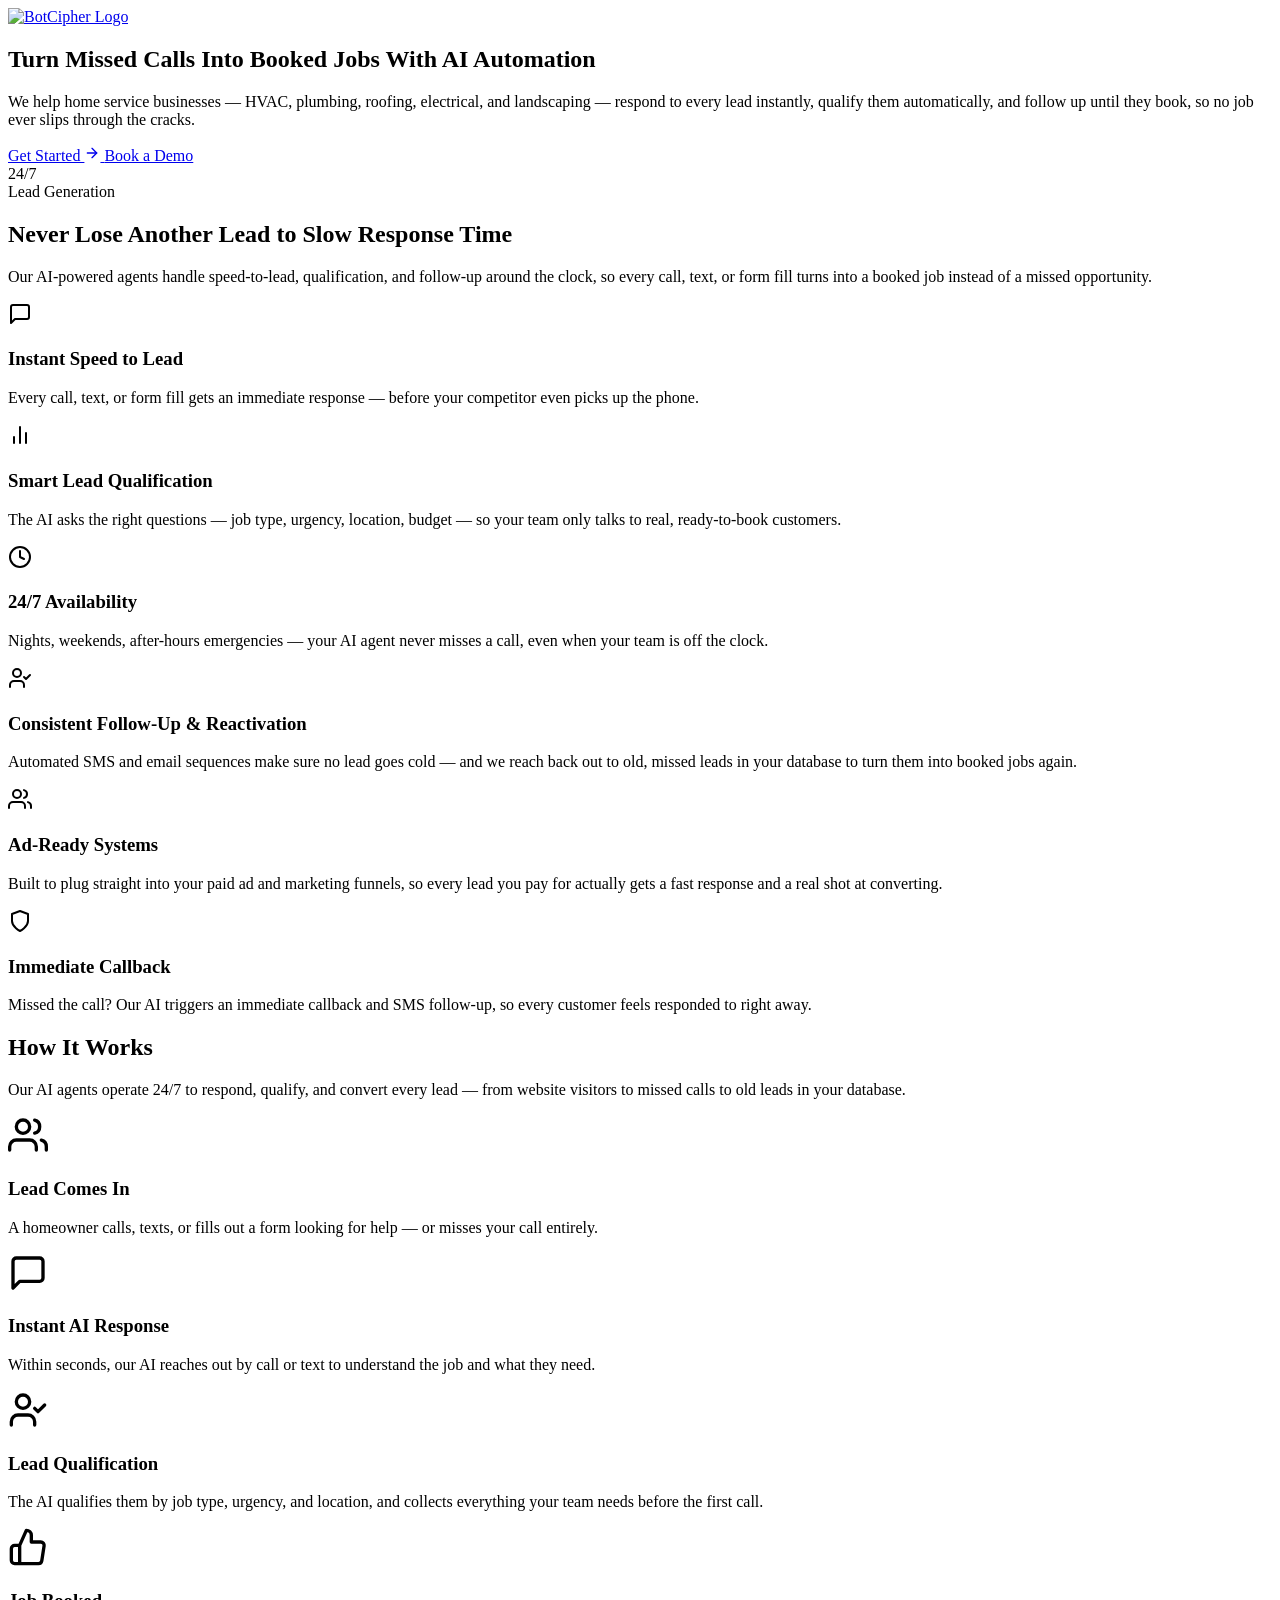
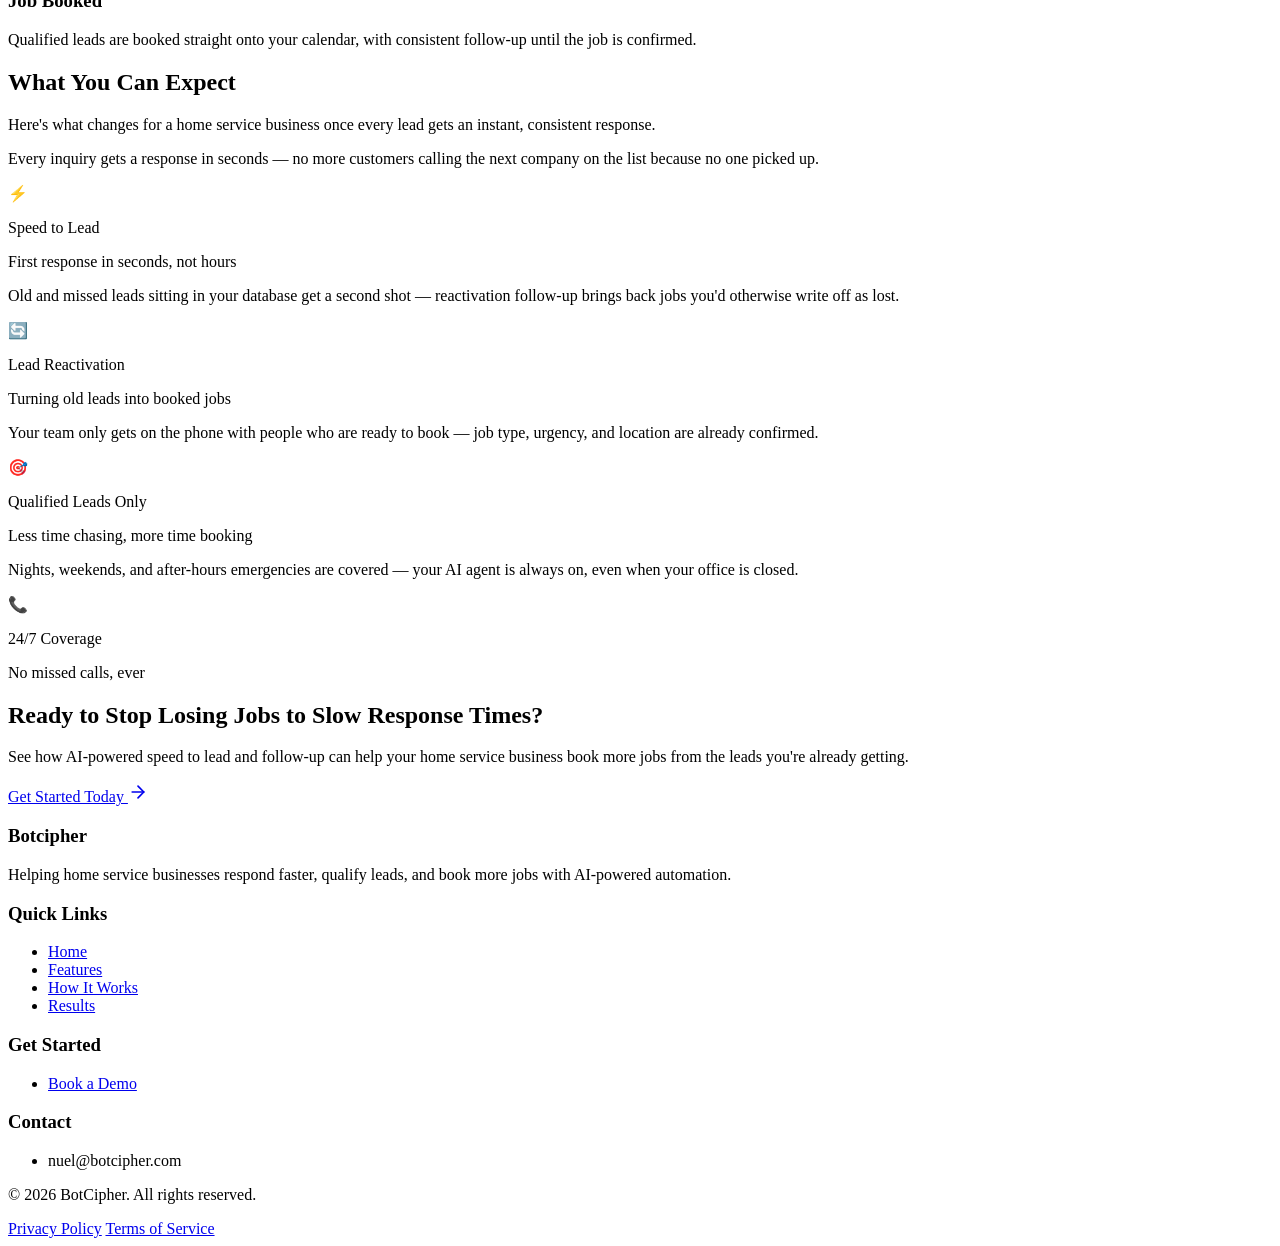
==== index.html @ 44eff979 "Create index.html" ====
<!DOCTYPE html>
<html lang="en">
	<head>
		<meta charset="UTF-8" />
		<meta name="viewport" content="width=device-width, initial-scale=1.0" />
		<title>BotCipher - AI Lead Response for Home Service Businesses</title>
		<meta
			name="description"
			content="Never miss another lead. AI agents that instantly respond, qualify, and follow up with every customer for your home service business."
		/>
		<link rel="stylesheet" href="styles.css" />
		<link rel="preconnect" href="https://fonts.googleapis.com" />
		<link rel="preconnect" href="https://fonts.gstatic.com" crossorigin />
		<link
			href="https://fonts.googleapis.com/css2?family=Outfit:wght@400;500;600;700&display=swap"
			rel="stylesheet"
		/>
		<link rel="icon" href="images/favicon.ico" type="image/x-icon" />
	</head>
	<body>
		<!-- Header -->
		<header class="header">
			<div class="container">
				<a href="index.html" class="logo">
					<img
						class="im"
						src="2025042910495769.png"
						alt="BotCipher Logo"
						width="180"
						height="40"
					/>
				</a>
			</div>
		</header>

		<!-- Hero Section -->
		<section class="hero">
			<div class="container">
				<div class="hero-content">
					<div class="hero-text">
						<h1>Turn Missed Calls Into Booked Jobs With AI Automation</h1>
						<p>
							We help home service businesses — HVAC, plumbing, roofing,
							electrical, and landscaping — respond to every lead instantly,
							qualify them automatically, and follow up until they book, so no
							job ever slips through the cracks.
						</p>
						<div class="button-group">
							<a href="demo.html" class="button button-primary">
								Get Started
								<svg
									xmlns="http://www.w3.org/2000/svg"
									width="16"
									height="16"
									viewBox="0 0 24 24"
									fill="none"
									stroke="currentColor"
									stroke-width="2"
									stroke-linecap="round"
									stroke-linejoin="round"
									class="icon"
								>
									<path d="M5 12h14"></path>
									<path d="m12 5 7 7-7 7"></path>
								</svg>
							</a>
							<a href="demo.html" class="button button-secondary"
								>Book a Demo</a
							>
						</div>
					</div>
					<div class="hero-image">
						<div class="device-mockup">
							<div class="chatbot-ui">
								<div class="chatbot-avatar"></div>
								<div class="chatbot-message"></div>
								<div class="chatbot-message"></div>
								<div class="chatbot-message"></div>
								<div class="chatbot-input"></div>
							</div>
						</div>
						<div class="badge">
							<div class="badge-text">24/7</div>
							<div class="badge-subtext">Lead Generation</div>
						</div>
					</div>
				</div>
			</div>
		</section>

		<!-- Features Section - Part 1 -->
		<section class="features bg-light" id="features">
			<div class="container">
				<h2 class="section-title">Never Lose Another Lead to Slow Response Time</h2>
				<p class="section-subtitle">
					Our AI-powered agents handle speed-to-lead, qualification, and
					follow-up around the clock, so every call, text, or form fill turns
					into a booked job instead of a missed opportunity.
				</p>

				<div class="features-grid">
					<!-- Feature 1 -->
					<div class="feature-card">
						<div class="feature-icon">
							<svg
								xmlns="http://www.w3.org/2000/svg"
								width="24"
								height="24"
								viewBox="0 0 24 24"
								fill="none"
								stroke="currentColor"
								stroke-width="2"
								stroke-linecap="round"
								stroke-linejoin="round"
							>
								<path
									d="M21 15a2 2 0 0 1-2 2H7l-4 4V5a2 2 0 0 1 2-2h14a2 2 0 0 1 2 2z"
								></path>
							</svg>
						</div>
						<h3>Instant Speed to Lead</h3>
						<p>
							Every call, text, or form fill gets an immediate response —
							before your competitor even picks up the phone.
						</p>
					</div>

					<!-- Feature 2 -->
					<div class="feature-card">
						<div class="feature-icon">
							<svg
								xmlns="http://www.w3.org/2000/svg"
								width="24"
								height="24"
								viewBox="0 0 24 24"
								fill="none"
								stroke="currentColor"
								stroke-width="2"
								stroke-linecap="round"
								stroke-linejoin="round"
							>
								<path d="M18 20V10"></path>
								<path d="M12 20V4"></path>
								<path d="M6 20v-6"></path>
							</svg>
						</div>
						<h3>Smart Lead Qualification</h3>
						<p>
							The AI asks the right questions — job type, urgency, location,
							budget — so your team only talks to real, ready-to-book
							customers.
						</p>
					</div>

					<!-- Feature 3 -->
					<div class="feature-card">
						<div class="feature-icon">
							<svg
								xmlns="http://www.w3.org/2000/svg"
								width="24"
								height="24"
								viewBox="0 0 24 24"
								fill="none"
								stroke="currentColor"
								stroke-width="2"
								stroke-linecap="round"
								stroke-linejoin="round"
							>
								<circle cx="12" cy="12" r="10"></circle>
								<polyline points="12 6 12 12 16 14"></polyline>
							</svg>
						</div>
						<h3>24/7 Availability</h3>
						<p>
							Nights, weekends, after-hours emergencies — your AI agent never
							misses a call, even when your team is off the clock.
						</p>
					</div>
				</div>
			</div>
		</section>

		<!-- Features Section - Part 2 -->
		<section class="features">
			<div class="container">
				<div class="features-grid">
					<!-- Feature 1 -->
					<div class="feature-card light">
						<div class="feature-icon">
							<svg
								xmlns="http://www.w3.org/2000/svg"
								width="24"
								height="24"
								viewBox="0 0 24 24"
								fill="none"
								stroke="currentColor"
								stroke-width="2"
								stroke-linecap="round"
								stroke-linejoin="round"
							>
								<path d="M16 21v-2a4 4 0 0 0-4-4H6a4 4 0 0 0-4 4v2"></path>
								<circle cx="9" cy="7" r="4"></circle>
								<polyline points="16 11 18 13 22 9"></polyline>
							</svg>
						</div>
						<h3>Consistent Follow-Up & Reactivation</h3>
						<p>
							Automated SMS and email sequences make sure no lead goes cold —
							and we reach back out to old, missed leads in your database to
							turn them into booked jobs again.
						</p>
					</div>

					<!-- Feature 2 -->
					<div class="feature-card light">
						<div class="feature-icon">
							<svg
								xmlns="http://www.w3.org/2000/svg"
								width="24"
								height="24"
								viewBox="0 0 24 24"
								fill="none"
								stroke="currentColor"
								stroke-width="2"
								stroke-linecap="round"
								stroke-linejoin="round"
							>
								<path d="M17 21v-2a4 4 0 0 0-4-4H5a4 4 0 0 0-4 4v2"></path>
								<circle cx="9" cy="7" r="4"></circle>
								<path d="M23 21v-2a4 4 0 0 0-3-3.87"></path>
								<path d="M16 3.13a4 4 0 0 1 0 7.75"></path>
							</svg>
						</div>
						<h3>Ad-Ready Systems</h3>
						<p>
							Built to plug straight into your paid ad and marketing funnels,
							so every lead you pay for actually gets a fast response and a
							real shot at converting.
						</p>
					</div>

					<!-- Feature 3 -->
					<div class="feature-card light">
						<div class="feature-icon">
							<svg
								xmlns="http://www.w3.org/2000/svg"
								width="24"
								height="24"
								viewBox="0 0 24 24"
								fill="none"
								stroke="currentColor"
								stroke-width="2"
								stroke-linecap="round"
								stroke-linejoin="round"
							>
								<path d="M12 22s8-4 8-10V5l-8-3-8 3v7c0 6 8 10 8 10z"></path>
							</svg>
						</div>
						<h3>Immediate Callback</h3>
						<p>
							Missed the call? Our AI triggers an immediate callback and SMS
							follow-up, so every customer feels responded to right away.
						</p>
					</div>
				</div>
			</div>
		</section>

		<!-- How It Works Section -->
		<section class="how-it-works bg-light" id="how-it-works">
			<div class="container">
				<h2 class="section-title">How It Works</h2>
				<p class="section-subtitle">
					Our AI agents operate 24/7 to respond, qualify, and convert every
					lead — from website visitors to missed calls to old leads in your
					database.
				</p>

				<div class="steps">
					<!-- Step 1 -->
					<div class="step">
						<div class="step-icon light">
							<svg
								xmlns="http://www.w3.org/2000/svg"
								width="40"
								height="40"
								viewBox="0 0 24 24"
								fill="none"
								stroke="currentColor"
								stroke-width="2"
								stroke-linecap="round"
								stroke-linejoin="round"
							>
								<path d="M17 21v-2a4 4 0 0 0-4-4H5a4 4 0 0 0-4 4v2"></path>
								<circle cx="9" cy="7" r="4"></circle>
								<path d="M23 21v-2a4 4 0 0 0-3-3.87"></path>
								<path d="M16 3.13a4 4 0 0 1 0 7.75"></path>
							</svg>
						</div>
						<h3>Lead Comes In</h3>
						<p>
							A homeowner calls, texts, or fills out a form looking for help —
							or misses your call entirely.
						</p>
					</div>

					<!-- Step 2 -->
					<div class="step">
						<div class="step-icon dark">
							<svg
								xmlns="http://www.w3.org/2000/svg"
								width="40"
								height="40"
								viewBox="0 0 24 24"
								fill="none"
								stroke="currentColor"
								stroke-width="2"
								stroke-linecap="round"
								stroke-linejoin="round"
							>
								<path
									d="M21 15a2 2 0 0 1-2 2H7l-4 4V5a2 2 0 0 1 2-2h14a2 2 0 0 1 2 2z"
								></path>
							</svg>
						</div>
						<h3>Instant AI Response</h3>
						<p>
							Within seconds, our AI reaches out by call or text to understand
							the job and what they need.
						</p>
					</div>

					<!-- Step 3 -->
					<div class="step">
						<div class="step-icon light">
							<svg
								xmlns="http://www.w3.org/2000/svg"
								width="40"
								height="40"
								viewBox="0 0 24 24"
								fill="none"
								stroke="currentColor"
								stroke-width="2"
								stroke-linecap="round"
								stroke-linejoin="round"
							>
								<path d="M16 21v-2a4 4 0 0 0-4-4H6a4 4 0 0 0-4 4v2"></path>
								<circle cx="9" cy="7" r="4"></circle>
								<polyline points="16 11 18 13 22 9"></polyline>
							</svg>
						</div>
						<h3>Lead Qualification</h3>
						<p>
							The AI qualifies them by job type, urgency, and location, and
							collects everything your team needs before the first call.
						</p>
					</div>

					<!-- Step 4 -->
					<div class="step">
						<div class="step-icon dark">
							<svg
								xmlns="http://www.w3.org/2000/svg"
								width="40"
								height="40"
								viewBox="0 0 24 24"
								fill="none"
								stroke="currentColor"
								stroke-width="2"
								stroke-linecap="round"
								stroke-linejoin="round"
							>
								<path
									d="M14 9V5a3 3 0 0 0-3-3l-4 9v11h11.28a2 2 0 0 0 2-1.7l1.38-9a2 2 0 0 0-2-2.3zM7 22H4a2 2 0 0 1-2-2v-7a2 2 0 0 1 2-2h3"
								></path>
							</svg>
						</div>
						<h3>Job Booked</h3>
						<p>
							Qualified leads are booked straight onto your calendar, with
							consistent follow-up until the job is confirmed.
						</p>
					</div>
				</div>
			</div>
		</section>

		<!-- Testimonials Section -->
		<section class="testimonials" id="results">
			<div class="container">
				<h2 class="section-title">What You Can Expect</h2>
				<p class="section-subtitle">
					Here's what changes for a home service business once every lead gets
					an instant, consistent response.
				</p>

				<div class="testimonials-grid">
					<!-- Benefit 1 -->
					<div class="testimonial-card">
						<p class="testimonial-text">
							Every inquiry gets a response in seconds — no more customers
							calling the next company on the list because no one picked up.
						</p>
						<div class="testimonial-author">
							<div class="author-avatar">⚡</div>
							<div class="author-info">
								<p class="author-name">Speed to Lead</p>
								<p class="author-title">First response in seconds, not hours</p>
							</div>
						</div>
					</div>

					<!-- Benefit 2 -->
					<div class="testimonial-card">
						<p class="testimonial-text">
							Old and missed leads sitting in your database get a second shot
							— reactivation follow-up brings back jobs you'd otherwise write
							off as lost.
						</p>
						<div class="testimonial-author">
							<div class="author-avatar">🔄</div>
							<div class="author-info">
								<p class="author-name">Lead Reactivation</p>
								<p class="author-title">Turning old leads into booked jobs</p>
							</div>
						</div>
					</div>

					<!-- Benefit 3 -->
					<div class="testimonial-card">
						<p class="testimonial-text">
							Your team only gets on the phone with people who are ready to
							book — job type, urgency, and location are already confirmed.
						</p>
						<div class="testimonial-author">
							<div class="author-avatar">🎯</div>
							<div class="author-info">
								<p class="author-name">Qualified Leads Only</p>
								<p class="author-title">Less time chasing, more time booking</p>
							</div>
						</div>
					</div>

					<!-- Benefit 4 -->
					<div class="testimonial-card">
						<p class="testimonial-text">
							Nights, weekends, and after-hours emergencies are covered — your
							AI agent is always on, even when your office is closed.
						</p>
						<div class="testimonial-author">
							<div class="author-avatar">📞</div>
							<div class="author-info">
								<p class="author-name">24/7 Coverage</p>
								<p class="author-title">No missed calls, ever</p>
							</div>
						</div>
					</div>
				</div>
			</div>
		</section>

		<!-- CTA Section -->
		<section class="cta">
			<div class="container">
				<h2>Ready to Stop Losing Jobs to Slow Response Times?</h2>
				<p>
					See how AI-powered speed to lead and follow-up can help your home
					service business book more jobs from the leads you're already
					getting.
				</p>
				<a href="demo.html" class="button button-white">
					Get Started Today
					<svg
						xmlns="http://www.w3.org/2000/svg"
						width="20"
						height="20"
						viewBox="0 0 24 24"
						fill="none"
						stroke="currentColor"
						stroke-width="2"
						stroke-linecap="round"
						stroke-linejoin="round"
						class="icon"
					>
						<path d="M5 12h14"></path>
						<path d="m12 5 7 7-7 7"></path>
					</svg>
				</a>
			</div>
		</section>

		<!-- Footer -->
		<footer class="footer">
			<div class="container">
				<div class="footer-grid">
					<!-- Column 1 - Logo and info -->
					<div class="footer-column">
						<div class="footer-logo">
							<h3>Botcipher</h3>
							<!-- <img
								src="gh.jpg"
								alt="BotCipher Logo"
								class="inverted"
							/> -->
						</div>
						<p>
							Helping home service businesses respond faster, qualify leads,
							and book more jobs with AI-powered automation.
						</p>
					</div>

					<!-- Column 2 - Quick Links -->
					<div class="footer-column">
						<h3>Quick Links</h3>
						<ul>
							<li><a href="index.html">Home</a></li>
							<li><a href="#features">Features</a></li>
							<li><a href="#how-it-works">How It Works</a></li>
							<li><a href="#results">Results</a></li>
						</ul>
					</div>

					<!-- Column 3 - Get Started -->
					<div class="footer-column">
						<h3>Get Started</h3>
						<ul>
							<!-- <li><a href="#sign-up">Sign Up</a></li> -->
							<li><a href="demo.html">Book a Demo</a></li>
						</ul>
					</div>

					<!-- Column 4 - Contact -->
					<div class="footer-column">
						<h3>Contact</h3>
						<ul>
							<li>nuel@botcipher.com</li>
						</ul>
					</div>
				</div>

				<div class="footer-bottom">
					<p>© 2026 BotCipher. All rights reserved.</p>
					<div class="footer-links">
						<a href="#privacy">Privacy Policy</a>
						<a href="#terms">Terms of Service</a>
					</div>
				</div>
			</div>
		</footer>

		<script src="script.js"></script>
	</body>
</html>
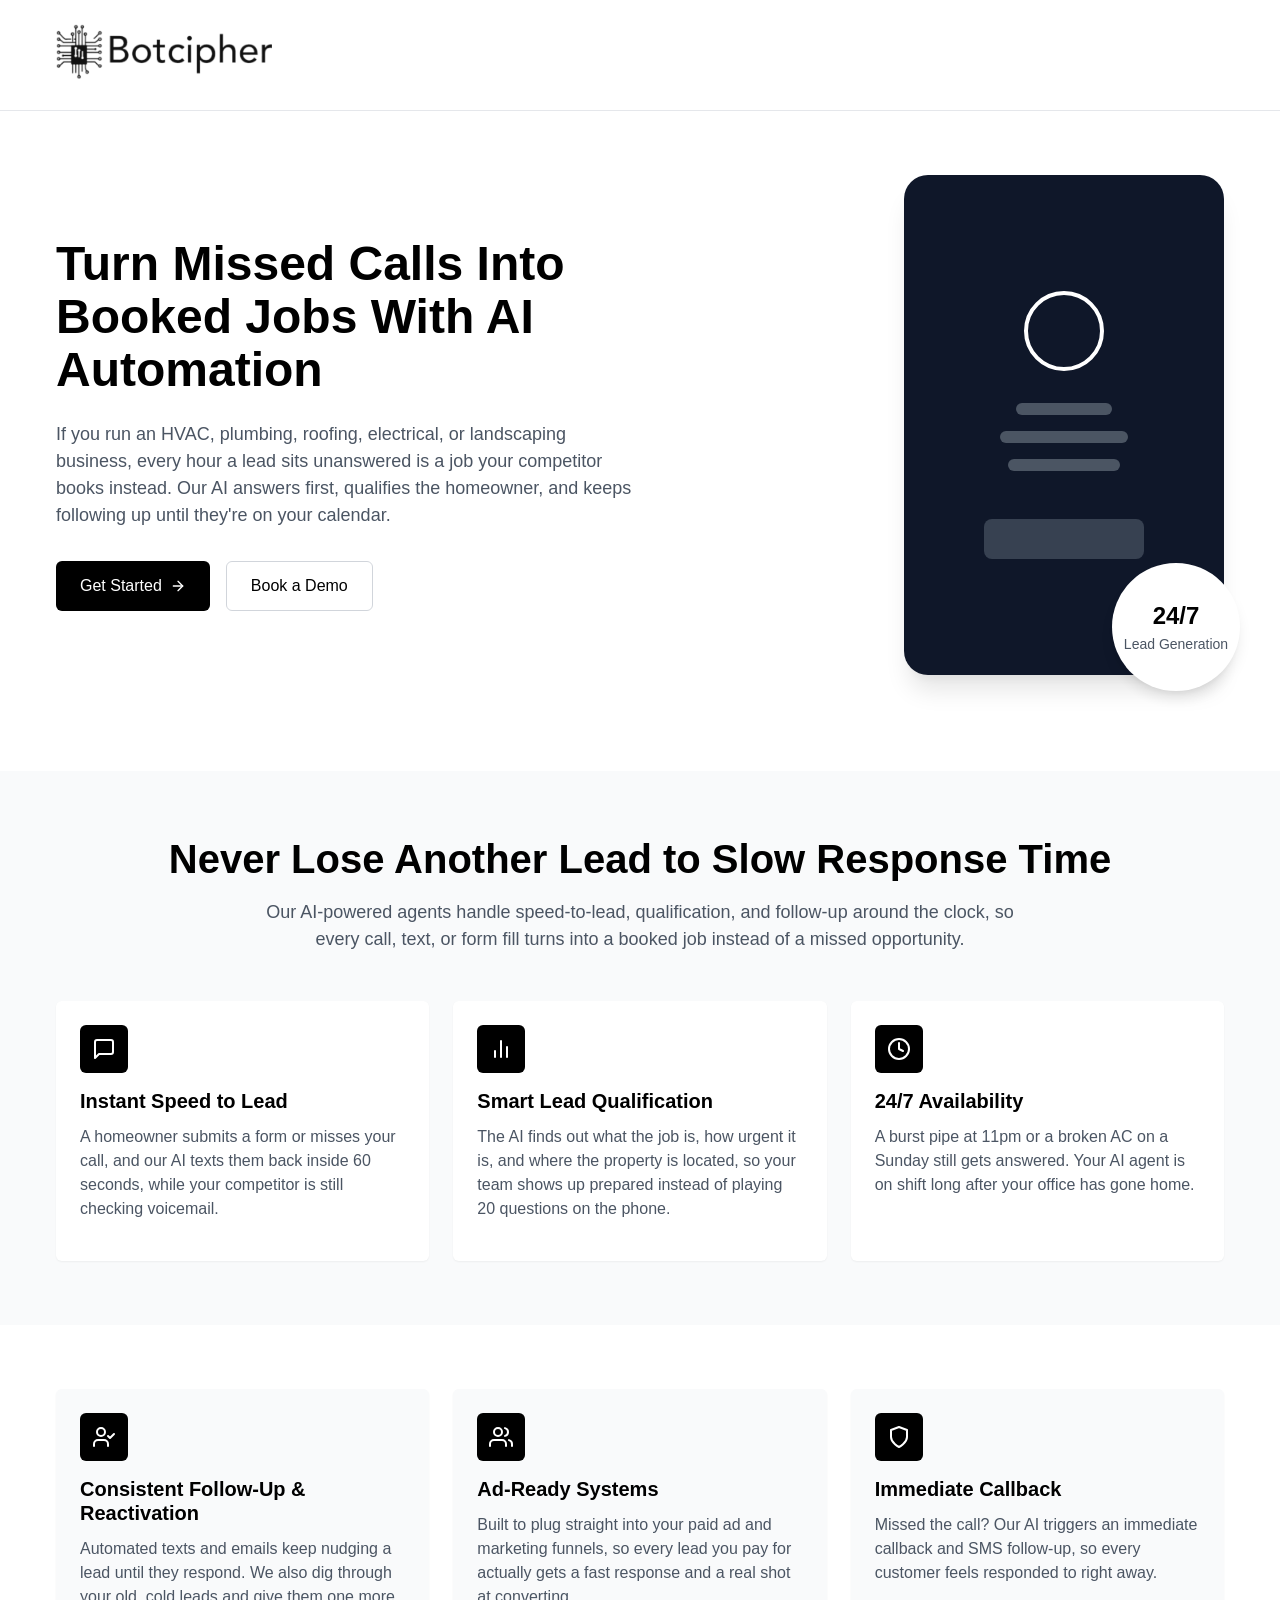
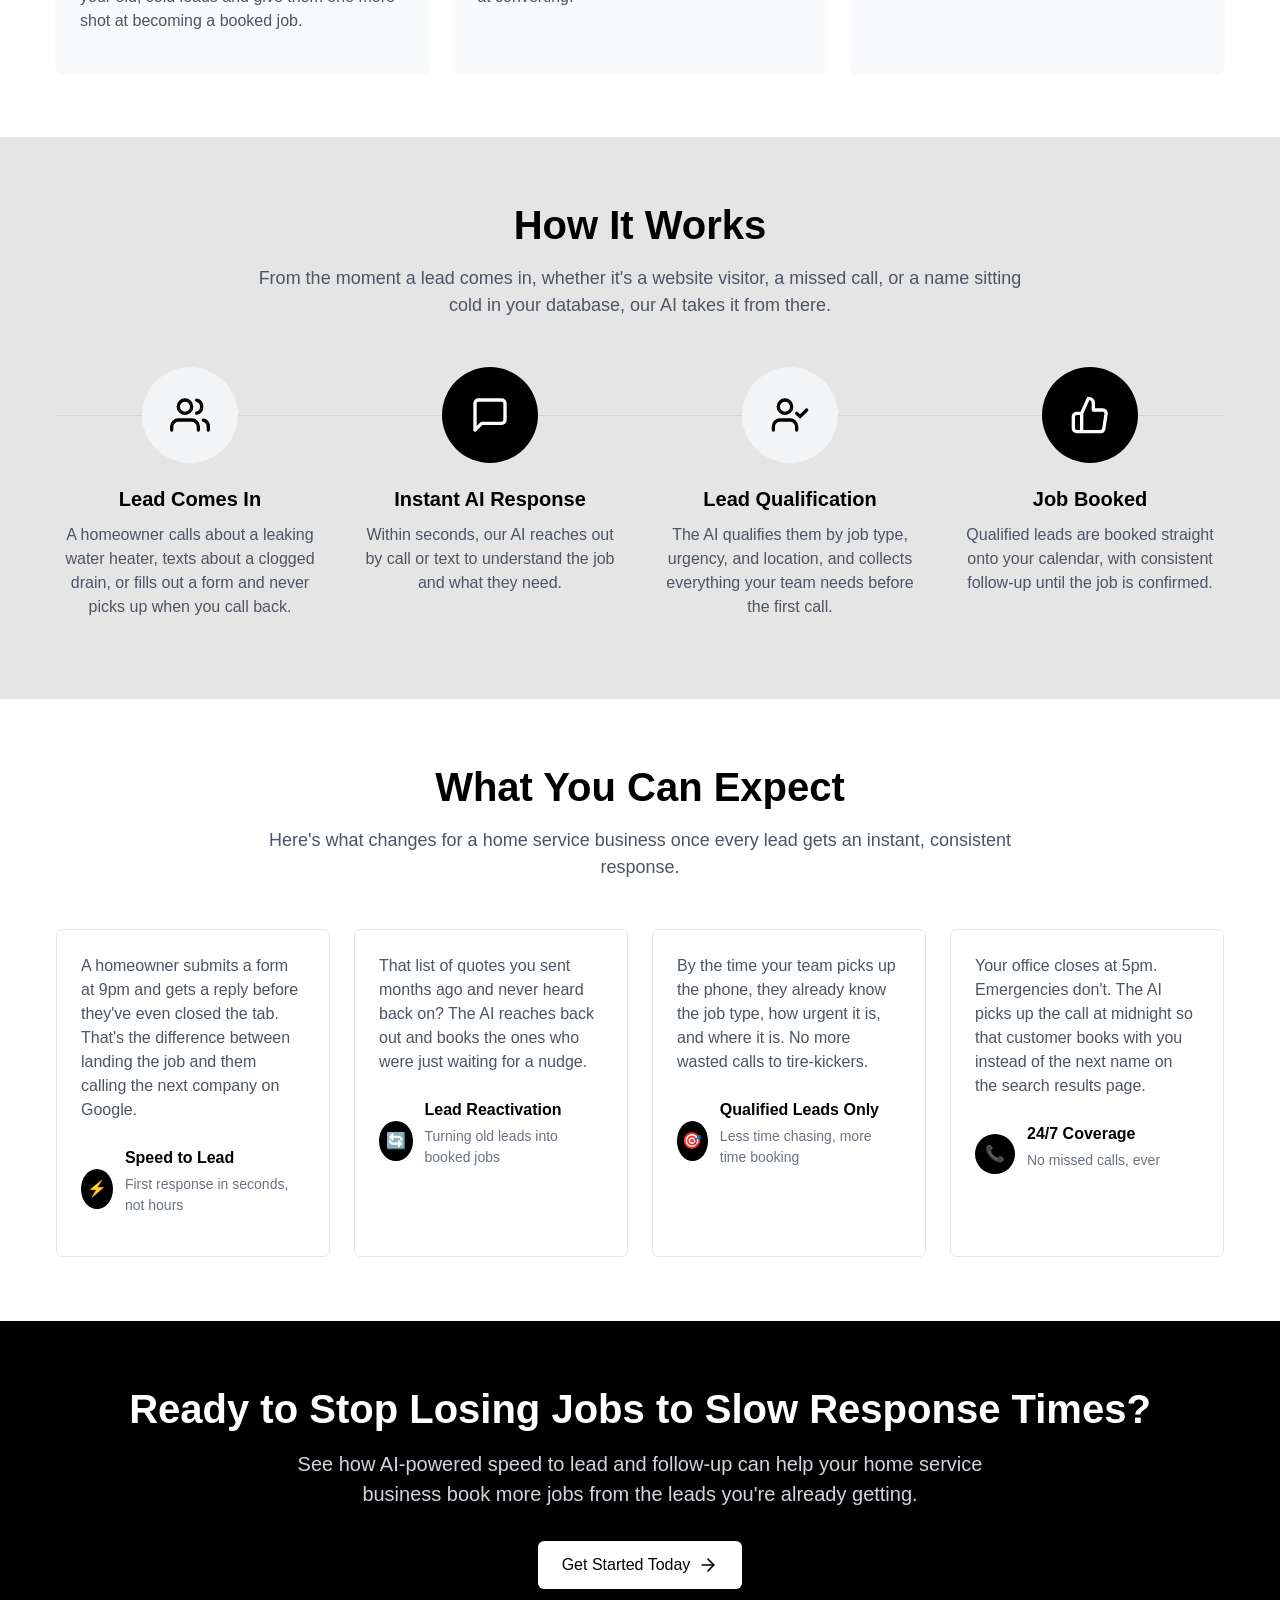
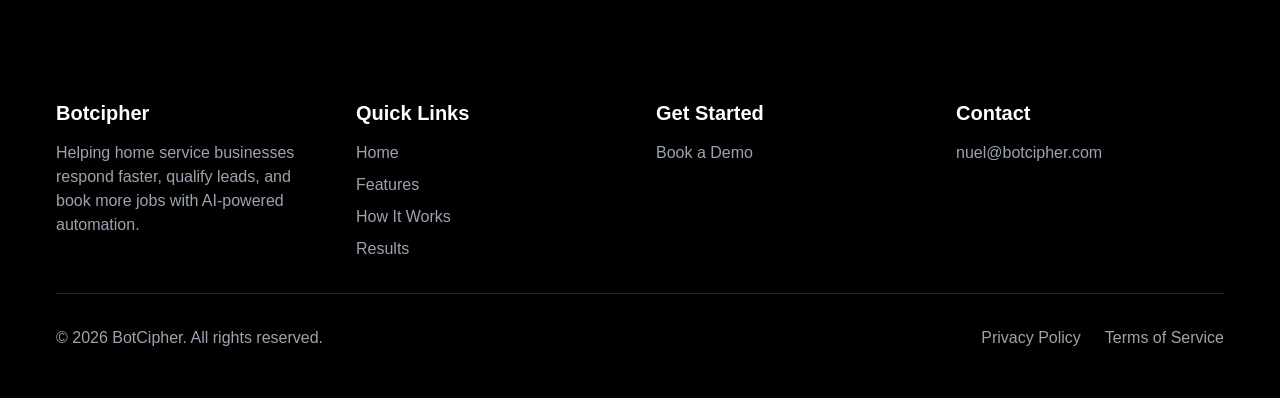
==== commit 26c4f9d8: "Update index.html" ====
--- a/index.html
+++ b/index.html
@@ -40,10 +40,11 @@
 					<div class="hero-text">
 						<h1>Turn Missed Calls Into Booked Jobs With AI Automation</h1>
 						<p>
-							We help home service businesses — HVAC, plumbing, roofing,
-							electrical, and landscaping — respond to every lead instantly,
-							qualify them automatically, and follow up until they book, so no
-							job ever slips through the cracks.
+							If you run an HVAC, plumbing, roofing, electrical, or
+							landscaping business, every hour a lead sits unanswered is a
+							job your competitor books instead. Our AI answers first,
+							qualifies the homeowner, and keeps following up until they're
+							on your calendar.
 						</p>
 						<div class="button-group">
 							<a href="demo.html" class="button button-primary">
@@ -120,8 +121,9 @@
 						</div>
 						<h3>Instant Speed to Lead</h3>
 						<p>
-							Every call, text, or form fill gets an immediate response —
-							before your competitor even picks up the phone.
+							A homeowner submits a form or misses your call, and our AI
+							texts them back inside 60 seconds, while your competitor is
+							still checking voicemail.
 						</p>
 					</div>
 
@@ -146,9 +148,9 @@
 						</div>
 						<h3>Smart Lead Qualification</h3>
 						<p>
-							The AI asks the right questions — job type, urgency, location,
-							budget — so your team only talks to real, ready-to-book
-							customers.
+							The AI finds out what the job is, how urgent it is, and where
+							the property is located, so your team shows up prepared instead
+							of playing 20 questions on the phone.
 						</p>
 					</div>
 
@@ -172,8 +174,9 @@
 						</div>
 						<h3>24/7 Availability</h3>
 						<p>
-							Nights, weekends, after-hours emergencies — your AI agent never
-							misses a call, even when your team is off the clock.
+							A burst pipe at 11pm or a broken AC on a Sunday still gets
+							answered. Your AI agent is on shift long after your office has
+							gone home.
 						</p>
 					</div>
 				</div>
@@ -205,9 +208,9 @@
 						</div>
 						<h3>Consistent Follow-Up & Reactivation</h3>
 						<p>
-							Automated SMS and email sequences make sure no lead goes cold —
-							and we reach back out to old, missed leads in your database to
-							turn them into booked jobs again.
+							Automated texts and emails keep nudging a lead until they
+							respond. We also dig through your old, cold leads and give them
+							one more shot at becoming a booked job.
 						</p>
 					</div>
 
@@ -271,9 +274,9 @@
 			<div class="container">
 				<h2 class="section-title">How It Works</h2>
 				<p class="section-subtitle">
-					Our AI agents operate 24/7 to respond, qualify, and convert every
-					lead — from website visitors to missed calls to old leads in your
-					database.
+					From the moment a lead comes in, whether it's a website visitor, a
+					missed call, or a name sitting cold in your database, our AI takes
+					it from there.
 				</p>
 
 				<div class="steps">
@@ -299,8 +302,9 @@
 						</div>
 						<h3>Lead Comes In</h3>
 						<p>
-							A homeowner calls, texts, or fills out a form looking for help —
-							or misses your call entirely.
+							A homeowner calls about a leaking water heater, texts about a
+							clogged drain, or fills out a form and never picks up when you
+							call back.
 						</p>
 					</div>
 
@@ -398,8 +402,9 @@
 					<!-- Benefit 1 -->
 					<div class="testimonial-card">
 						<p class="testimonial-text">
-							Every inquiry gets a response in seconds — no more customers
-							calling the next company on the list because no one picked up.
+							A homeowner submits a form at 9pm and gets a reply before
+							they've even closed the tab. That's the difference between
+							landing the job and them calling the next company on Google.
 						</p>
 						<div class="testimonial-author">
 							<div class="author-avatar">⚡</div>
@@ -413,9 +418,9 @@
 					<!-- Benefit 2 -->
 					<div class="testimonial-card">
 						<p class="testimonial-text">
-							Old and missed leads sitting in your database get a second shot
-							— reactivation follow-up brings back jobs you'd otherwise write
-							off as lost.
+							That list of quotes you sent months ago and never heard back
+							on? The AI reaches back out and books the ones who were just
+							waiting for a nudge.
 						</p>
 						<div class="testimonial-author">
 							<div class="author-avatar">🔄</div>
@@ -429,8 +434,9 @@
 					<!-- Benefit 3 -->
 					<div class="testimonial-card">
 						<p class="testimonial-text">
-							Your team only gets on the phone with people who are ready to
-							book — job type, urgency, and location are already confirmed.
+							By the time your team picks up the phone, they already know the
+							job type, how urgent it is, and where it is. No more wasted
+							calls to tire-kickers.
 						</p>
 						<div class="testimonial-author">
 							<div class="author-avatar">🎯</div>
@@ -444,8 +450,9 @@
 					<!-- Benefit 4 -->
 					<div class="testimonial-card">
 						<p class="testimonial-text">
-							Nights, weekends, and after-hours emergencies are covered — your
-							AI agent is always on, even when your office is closed.
+							Your office closes at 5pm. Emergencies don't. The AI picks up
+							the call at midnight so that customer books with you instead
+							of the next name on the search results page.
 						</p>
 						<div class="testimonial-author">
 							<div class="author-avatar">📞</div>
--- a/styles.css
+++ b/styles.css
@@ -0,0 +1,719 @@
+/* Base Styles */
+:root {
+	--color-black: #000000;
+	--color-white: #ffffff;
+	--color-gray-50: #f9fafb;
+	--color-gray-100: #f3f4f6;
+	--color-gray-200: #e5e7eb;
+	--color-gray-300: #d1d5db;
+	--color-gray-400: #9ca3af;
+	--color-gray-500: #6b7280;
+	--color-gray-600: #4b5563;
+	--color-gray-700: #374151;
+	--color-gray-800: #1f2937;
+	--color-gray-900: #111827;
+	--color-red-500: #ef4444;
+	--border-radius: 0.375rem;
+	--shadow-sm: 0 1px 2px 0 rgba(0, 0, 0, 0.05);
+	--shadow: 0 1px 3px 0 rgba(0, 0, 0, 0.1), 0 1px 2px 0 rgba(0, 0, 0, 0.06);
+	--shadow-md: 0 4px 6px -1px rgba(0, 0, 0, 0.1),
+		0 2px 4px -1px rgba(0, 0, 0, 0.06);
+	--shadow-lg: 0 10px 15px -3px rgba(0, 0, 0, 0.1),
+		0 4px 6px -2px rgba(0, 0, 0, 0.05);
+	--shadow-xl: 0 20px 25px -5px rgba(0, 0, 0, 0.1),
+		0 10px 10px -5px rgba(0, 0, 0, 0.04);
+}
+
+* {
+	margin: 0;
+	padding: 0;
+	box-sizing: border-box;
+}
+
+body {
+	font-family: "Outfit", sans-serif;
+	color: black;
+	line-height: 1.5;
+	background-color: var(--color-white);
+}
+
+img {
+	max-width: 100%;
+	height: auto;
+}
+
+a {
+	color: inherit;
+	text-decoration: none;
+}
+
+ul {
+	list-style: none;
+}
+
+.container {
+	/* width: 100%; */
+	max-width: 1200px;
+	margin: 0 auto;
+	padding: 0 1rem;
+}
+.im {
+	width: 20%;
+}
+.bg-light {
+	background-color: var(--color-gray-50);
+}
+
+/* Typography */
+h1,
+h2,
+h3,
+h4,
+h5,
+h6 {
+	font-weight: 700;
+	line-height: 1.2;
+}
+
+h1 {
+	font-size: 3rem;
+	margin-bottom: 1.5rem;
+}
+
+h2 {
+	font-size: 2.5rem;
+	margin-bottom: 1rem;
+}
+
+h3 {
+	font-size: 1.25rem;
+	margin-bottom: 0.75rem;
+}
+
+p {
+	margin-bottom: 1rem;
+}
+
+.section-title {
+	font-size: 2.5rem;
+	text-align: center;
+	margin-bottom: 1rem;
+}
+
+.section-subtitle {
+	font-size: 1.125rem;
+	text-align: center;
+	color: var(--color-gray-600);
+	max-width: 48rem;
+	margin: 0 auto 3rem;
+}
+
+/* Buttons */
+.button {
+	display: inline-flex;
+	align-items: center;
+	justify-content: center;
+	padding: 0.75rem 1.5rem;
+	border-radius: var(--border-radius);
+	font-weight: 500;
+	transition: all 0.2s ease;
+	cursor: pointer;
+}
+
+.button-primary {
+	background-color: var(--color-black);
+	color: var(--color-white);
+}
+
+.button-primary:hover {
+	background-color: var(--color-gray-800);
+}
+
+.button-secondary {
+	border: 1px solid var(--color-gray-300);
+	color: var(--color-black);
+}
+
+.button-secondary:hover {
+	background-color: var(--color-gray-50);
+}
+
+.button-white {
+	background-color: var(--color-white);
+	color: var(--color-black);
+}
+
+.button-white:hover {
+	background-color: var(--color-gray-100);
+}
+
+.button-full {
+	width: 100%;
+}
+
+.icon {
+	margin-left: 0.5rem;
+}
+
+.button-group {
+	display: flex;
+	flex-direction: column;
+	gap: 1rem;
+}
+
+@media (min-width: 640px) {
+	.button-group {
+		flex-direction: row;
+	}
+}
+
+/* Header */
+.header {
+	border-bottom: 1px solid var(--color-gray-200);
+	padding: 1.5rem 0;
+	background-color: white;
+}
+
+.logo {
+	display: inline-block;
+}
+
+/* .logo img {
+	height: 2.5rem;
+	width: auto;
+} */
+
+/* Hero Section */
+.hero {
+	padding: 4rem 0 6rem;
+}
+
+.hero-content {
+	display: flex;
+	flex-direction: column;
+	gap: 3rem;
+}
+
+.hero-text {
+	max-width: 36rem;
+}
+
+.hero-text h1 {
+	font-size: 3rem;
+	line-height: 1.1;
+	margin-bottom: 1.5rem;
+}
+
+.hero-text p {
+	font-size: 1.125rem;
+	color: var(--color-gray-600);
+	margin-bottom: 2rem;
+}
+
+.hero-image {
+	position: relative;
+}
+
+.device-mockup {
+	background-color: #0f1729;
+	border-radius: 1.5rem;
+	padding: 2rem;
+	width: 320px;
+	height: 500px;
+	box-shadow: var(--shadow-xl);
+	position: relative;
+	overflow: hidden;
+	margin: 0 auto;
+}
+
+.chatbot-ui {
+	display: flex;
+	flex-direction: column;
+	align-items: center;
+	justify-content: center;
+	height: 100%;
+}
+
+.chatbot-avatar {
+	width: 5rem;
+	height: 5rem;
+	border-radius: 50%;
+	border: 4px solid var(--color-white);
+	margin-bottom: 2rem;
+}
+
+.chatbot-message {
+	width: 6rem;
+	height: 0.75rem;
+	background-color: var(--color-gray-600);
+	border-radius: 9999px;
+	margin-bottom: 1rem;
+}
+
+.chatbot-message:nth-child(3) {
+	width: 8rem;
+}
+
+.chatbot-message:nth-child(4) {
+	width: 7rem;
+}
+
+.chatbot-input {
+	width: 10rem;
+	height: 2.5rem;
+	background-color: var(--color-gray-700);
+	border-radius: 0.5rem;
+	margin-top: 2rem;
+}
+
+.badge {
+	position: absolute;
+	bottom: -1rem;
+	right: -1rem;
+	background-color: var(--color-white);
+	border-radius: 50%;
+	width: 8rem;
+	height: 8rem;
+	display: flex;
+	flex-direction: column;
+	align-items: center;
+	justify-content: center;
+	box-shadow: var(--shadow-lg);
+}
+
+.badge-text {
+	font-size: 1.5rem;
+	font-weight: 700;
+}
+
+.badge-subtext {
+	font-size: 0.875rem;
+	color: var(--color-gray-600);
+}
+
+@media (min-width: 768px) {
+	.hero-content {
+		flex-direction: row;
+		align-items: center;
+		justify-content: space-between;
+	}
+}
+
+/* Features Section */
+.features {
+	padding: 4rem 0;
+}
+
+.features-grid {
+	display: grid;
+	grid-template-columns: 1fr;
+	gap: 1.5rem;
+}
+
+.feature-card {
+	background-color: var(--color-white);
+	padding: 1.5rem;
+	border-radius: var(--border-radius);
+	box-shadow: var(--shadow-sm);
+}
+
+.feature-card.light {
+	background-color: var(--color-gray-50);
+}
+
+.feature-icon {
+	background-color: var(--color-black);
+	color: var(--color-white);
+	width: 3rem;
+	height: 3rem;
+	border-radius: 0.375rem;
+	display: flex;
+	align-items: center;
+	justify-content: center;
+	margin-bottom: 1rem;
+}
+
+.feature-card h3 {
+	font-size: 1.25rem;
+	margin-bottom: 0.75rem;
+}
+
+.feature-card p {
+	color: var(--color-gray-600);
+}
+
+@media (min-width: 768px) {
+	.features-grid {
+		grid-template-columns: repeat(3, 1fr);
+	}
+}
+
+/* How It Works Section */
+.how-it-works {
+	padding: 4rem 0;
+	position: relative;
+	background-color: rgba(0, 0, 0, 0.1);
+}
+
+.steps {
+	display: grid;
+	grid-template-columns: 1fr;
+	gap: 2rem;
+	position: relative;
+}
+
+.steps::before {
+	content: "";
+	position: absolute;
+	top: 3rem;
+	left: 50%;
+	width: 1px;
+	height: calc(100% - 6rem);
+	background-color: var(--color-gray-300);
+	display: none;
+}
+
+.step {
+	display: flex;
+	flex-direction: column;
+	align-items: center;
+	text-align: center;
+	position: relative;
+	z-index: 1;
+}
+
+.step-icon {
+	width: 6rem;
+	height: 6rem;
+	border-radius: 50%;
+	display: flex;
+	align-items: center;
+	justify-content: center;
+	margin-bottom: 1.5rem;
+}
+
+.step-icon.light {
+	background-color: var(--color-gray-100);
+	color: var(--color-black);
+}
+
+.step-icon.dark {
+	background-color: var(--color-black);
+	color: var(--color-white);
+}
+
+.step h3 {
+	font-size: 1.25rem;
+	margin-bottom: 0.75rem;
+}
+
+.step p {
+	color: var(--color-gray-600);
+}
+
+@media (min-width: 768px) {
+	.steps {
+		grid-template-columns: repeat(4, 1fr);
+	}
+
+	.steps::before {
+		top: 3rem;
+		left: 0;
+		width: 100%;
+		height: 1px;
+		display: block;
+	}
+}
+
+/* Testimonials Section */
+.testimonials {
+	padding: 4rem 0;
+}
+
+.testimonials-grid {
+	display: grid;
+	grid-template-columns: 1fr;
+	gap: 1.5rem;
+}
+
+.testimonial-card {
+	border: 1px solid var(--color-gray-200);
+	border-radius: var(--border-radius);
+	padding: 1.5rem;
+}
+
+.stars {
+	display: flex;
+	margin-bottom: 1rem;
+}
+
+.star {
+	width: 1.25rem;
+	height: 1.25rem;
+	fill: currentColor;
+	color: var(--color-black);
+}
+
+.testimonial-text {
+	color: var(--color-gray-600);
+	margin-bottom: 1.5rem;
+}
+
+.testimonial-author {
+	display: flex;
+	align-items: center;
+}
+
+.author-avatar {
+	width: 2.5rem;
+	height: 2.5rem;
+	border-radius: 50%;
+	background-color: var(--color-black);
+	color: var(--color-white);
+	display: flex;
+	align-items: center;
+	justify-content: center;
+	font-weight: 700;
+	margin-right: 0.75rem;
+}
+
+.author-name {
+	font-weight: 600;
+	margin-bottom: 0.25rem;
+}
+
+.author-title {
+	font-size: 0.875rem;
+	color: var(--color-gray-500);
+}
+
+@media (min-width: 768px) {
+	.testimonials-grid {
+		grid-template-columns: repeat(2, 1fr);
+	}
+}
+
+@media (min-width: 1024px) {
+	.testimonials-grid {
+		grid-template-columns: repeat(4, 1fr);
+	}
+}
+
+/* CTA Section */
+.cta {
+	padding: 4rem 0;
+	background-color: var(--color-black);
+	color: var(--color-white);
+	text-align: center;
+}
+
+.cta h2 {
+	font-size: 2.5rem;
+	margin-bottom: 1rem;
+}
+
+.cta p {
+	font-size: 1.25rem;
+	color: var(--color-gray-300);
+	max-width: 48rem;
+	margin: 0 auto 2rem;
+}
+
+/* Footer */
+.footer {
+	padding: 3rem 0;
+	background-color: var(--color-black);
+	color: var(--color-white);
+}
+
+.footer-grid {
+	display: grid;
+	grid-template-columns: 1fr;
+	gap: 2rem;
+}
+
+.footer-column h3 {
+	font-size: 1.25rem;
+	margin-bottom: 1rem;
+}
+
+.footer-column p,
+.footer-column li {
+	color: var(--color-gray-400);
+}
+
+.footer-column ul {
+	display: flex;
+	flex-direction: column;
+	gap: 0.5rem;
+}
+
+.footer-column a:hover {
+	color: var(--color-white);
+}
+
+.footer-logo {
+	margin-bottom: 1rem;
+}
+
+.footer-logo img {
+	height: 2.5rem;
+	width: auto;
+}
+
+.inverted {
+	filter: invert(1);
+}
+
+.footer-bottom {
+	margin-top: 2rem;
+	padding-top: 2rem;
+	border-top: 1px solid var(--color-gray-800);
+	display: flex;
+	flex-direction: column;
+	align-items: center;
+}
+
+.footer-bottom p {
+	color: var(--color-gray-400);
+	margin-bottom: 1rem;
+}
+
+.footer-links {
+	display: flex;
+	gap: 1.5rem;
+}
+
+.footer-links a {
+	color: var(--color-gray-400);
+}
+
+.footer-links a:hover {
+	color: var(--color-white);
+}
+
+@media (min-width: 768px) {
+	.footer-grid {
+		grid-template-columns: repeat(4, 1fr);
+	}
+
+	.footer-bottom {
+		flex-direction: row;
+		justify-content: space-between;
+	}
+
+	.footer-bottom p {
+		margin-bottom: 0;
+	}
+}
+
+/* Demo Page Styles */
+.demo-section {
+	padding: 4rem 0;
+}
+
+.demo-content {
+	display: flex;
+	flex-direction: column;
+	gap: 2rem;
+	/* max-width: 72rem; */
+	margin: 0 auto;
+}
+
+.demo-form {
+	width: 100%;
+}
+
+.form-group {
+	margin-bottom: 1.5rem;
+}
+
+.form-group label {
+	display: block;
+	font-size: 0.875rem;
+	font-weight: 500;
+	margin-bottom: 0.25rem;
+}
+
+.form-group input,
+.form-group select {
+	width: 100%;
+	padding: 0.75rem;
+	border: 1px solid var(--color-gray-300);
+	border-radius: var(--border-radius);
+	font-family: inherit;
+	font-size: 1rem;
+}
+
+.form-group input:focus,
+.form-group select:focus {
+	outline: none;
+	border-color: var(--color-black);
+}
+
+.form-row {
+	display: grid;
+	grid-template-columns: 1fr 1fr;
+	gap: 1rem;
+}
+
+.required {
+	color: var(--color-red-500);
+}
+
+.what-to-expect {
+	background-color: var(--color-black);
+	color: var(--color-white);
+	padding: 2rem;
+	border-radius: var(--border-radius);
+}
+
+.calendar-icon {
+	margin-bottom: 1.5rem;
+}
+
+.what-to-expect h2 {
+	font-size: 1.5rem;
+	margin-bottom: 1.5rem;
+}
+
+.expect-items {
+	display: flex;
+	flex-direction: column;
+	gap: 2rem;
+}
+
+.expect-item h3 {
+	font-size: 1.25rem;
+	margin-bottom: 0.5rem;
+}
+
+.expect-item p {
+	color: var(--color-gray-300);
+}
+
+.testimonial-quote {
+	margin-top: 3rem;
+	padding-top: 1.5rem;
+	border-top: 1px solid var(--color-gray-700);
+}
+
+.testimonial-quote p {
+	font-style: italic;
+	color: var(--color-gray-300);
+}
+
+.quote-author {
+	margin-top: 0.5rem;
+}
+
+@media (min-width: 768px) {
+	.demo-content {
+		flex-direction: row;
+	}
+
+	.demo-form,
+	.what-to-expect {
+		width: 50%;
+	}
+}
